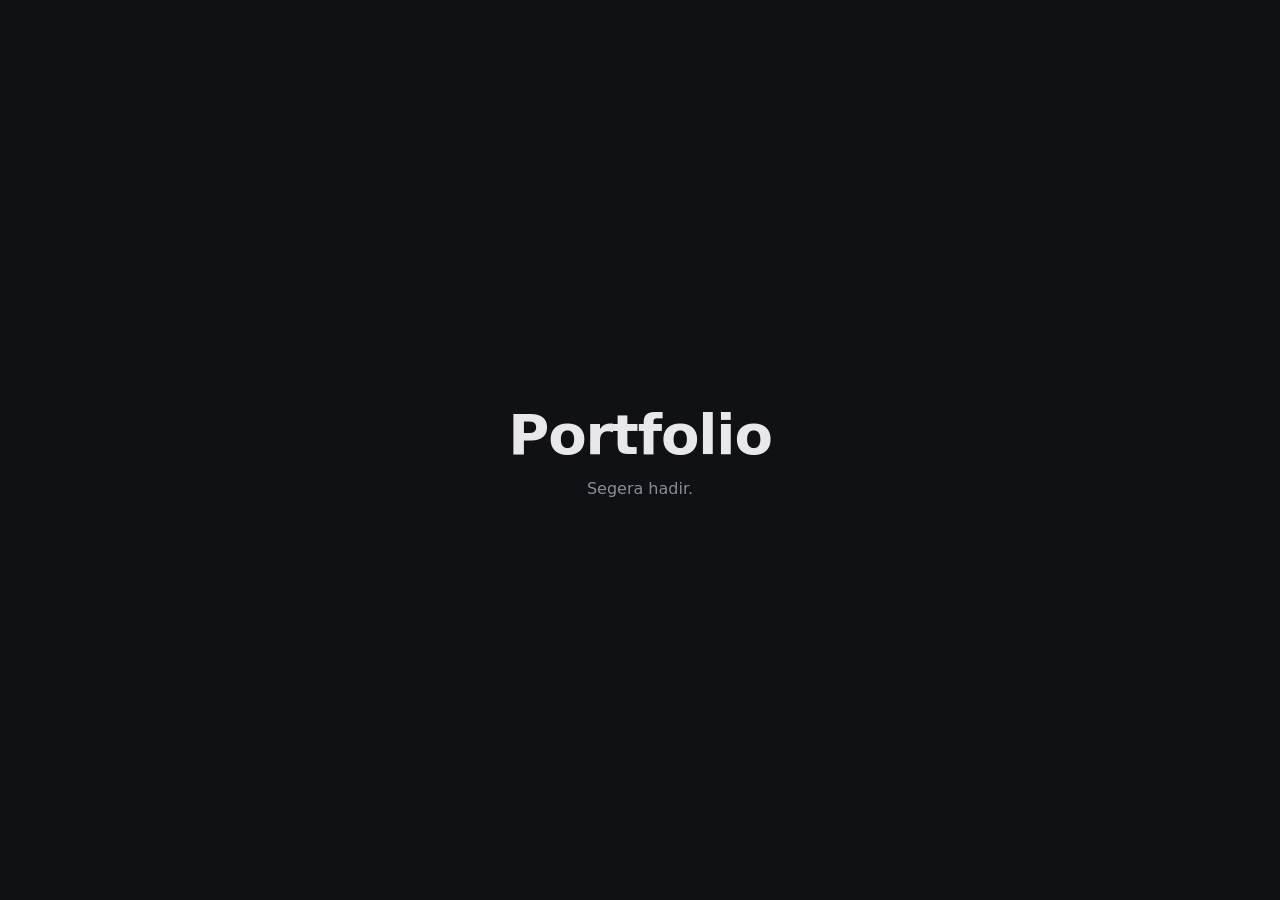
==== index.html @ e69e42c6 "init: placeholder page" ====
<!doctype html>
<html lang="id">
<head>
  <meta charset="utf-8">
  <meta name="viewport" content="width=device-width, initial-scale=1">
  <title>Portfolio</title>
  <style>
    :root { --bg: #0f1115; --fg: #e8e8ea; --muted: #8b8d94; }
    * { box-sizing: border-box; margin: 0; }
    body { min-height: 100vh; display: grid; place-items: center; background: var(--bg); color: var(--fg); font-family: system-ui, sans-serif; padding: 16px; text-align: center; }
    h1 { font-size: clamp(2rem, 6vw, 3.5rem); letter-spacing: -0.02em; }
    p { color: var(--muted); margin-top: .75rem; }
  </style>
</head>
<body>
  <main>
    <h1>Portfolio</h1>
    <p>Segera hadir.</p>
  </main>
</body>
</html>
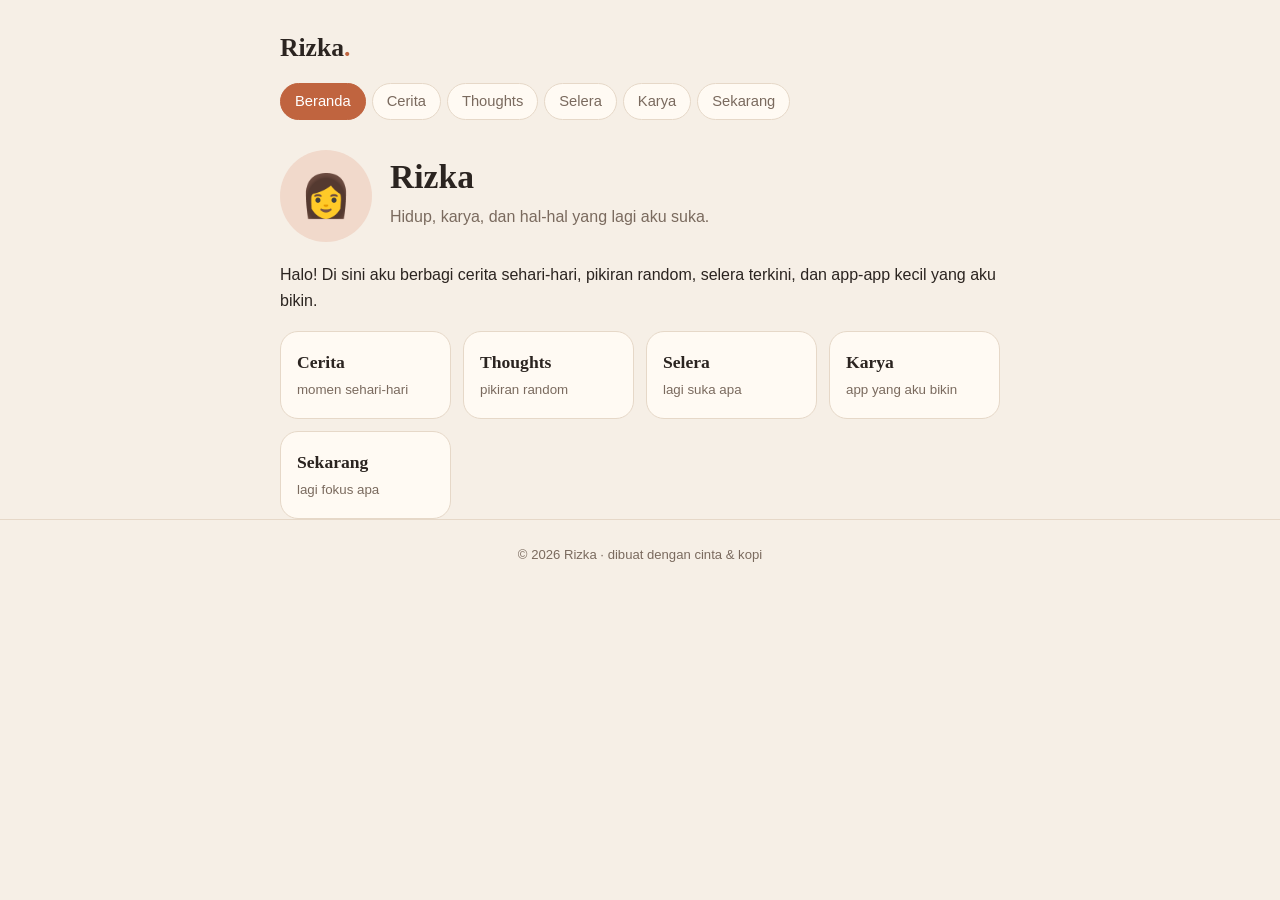
==== commit c83f83b8: "Hub fase 1: 6 halaman dari content/*.json + Studio Pages CMS + validator Co-Authored-By: Claude Opus" ====
--- a/index.html
+++ b/index.html
@@ -1,21 +1,18 @@
 <!doctype html>
 <html lang="id">
 <head>
-  <meta charset="utf-8">
-  <meta name="viewport" content="width=device-width, initial-scale=1">
-  <title>Portfolio</title>
-  <style>
-    :root { --bg: #0f1115; --fg: #e8e8ea; --muted: #8b8d94; }
-    * { box-sizing: border-box; margin: 0; }
-    body { min-height: 100vh; display: grid; place-items: center; background: var(--bg); color: var(--fg); font-family: system-ui, sans-serif; padding: 16px; text-align: center; }
-    h1 { font-size: clamp(2rem, 6vw, 3.5rem); letter-spacing: -0.02em; }
-    p { color: var(--muted); margin-top: .75rem; }
-  </style>
+<meta charset="utf-8">
+<meta name="viewport" content="width=device-width, initial-scale=1">
+<title>Rizka — hidup, karya, selera</title>
+<meta name="description" content="Rizka — hidup, karya, dan hal-hal yang lagi aku suka.">
+<meta name="theme-color" content="#f6efe6">
+<link rel="icon" href="data:image/svg+xml,<svg xmlns='http://www.w3.org/2000/svg' viewBox='0 0 100 100'><text y='.9em' font-size='90'>🌿</text></svg>">
+<link rel="stylesheet" href="/assets/style.css">
 </head>
-<body>
-  <main>
-    <h1>Portfolio</h1>
-    <p>Segera hadir.</p>
-  </main>
+<body data-halaman="beranda">
+<header id="kepala" class="kepala"></header>
+<main id="isi" class="wadah"><p class="sub">Memuat…</p></main>
+<footer id="kaki" class="kaki"></footer>
+<script src="/assets/app.js"></script>
 </body>
 </html>
--- a/assets/style.css
+++ b/assets/style.css
@@ -0,0 +1,90 @@
+/* Jurnal Hangat — krem, terracotta, serif */
+:root {
+  --krem: #f6efe6;
+  --kertas: #fffaf3;
+  --tinta: #2b2420;
+  --pudar: #7a6a5e;
+  --terra: #c0643f;
+  --terra-muda: #f1d9cb;
+  --garis: #e6d8c8;
+  --serif: "Iowan Old Style", "Palatino Linotype", Palatino, Georgia, serif;
+  --sans: -apple-system, BlinkMacSystemFont, "Segoe UI", Roboto, sans-serif;
+}
+* { box-sizing: border-box; }
+html { -webkit-text-size-adjust: 100%; }
+body {
+  margin: 0; background: var(--krem); color: var(--tinta);
+  font-family: var(--sans); line-height: 1.6;
+}
+a { color: var(--terra); }
+.wadah { max-width: 760px; margin: 0 auto; padding: 0 20px; }
+
+/* header + nav */
+.kepala { padding: 28px 0 8px; }
+.merek { font-family: var(--serif); font-size: 1.6rem; font-weight: 700; text-decoration: none; color: var(--tinta); }
+.merek span { color: var(--terra); }
+.nav { display: flex; gap: 6px; flex-wrap: nowrap; overflow-x: auto; padding: 14px 0 6px; scrollbar-width: none; }
+.nav::-webkit-scrollbar { display: none; }
+.nav a {
+  white-space: nowrap; text-decoration: none; color: var(--pudar);
+  padding: 6px 14px; border-radius: 999px; border: 1px solid var(--garis); background: var(--kertas); font-size: .92rem;
+}
+.nav a[aria-current="page"] { background: var(--terra); border-color: var(--terra); color: #fff; }
+
+/* umum */
+main { padding: 18px 0 40px; }
+h1, h2, h3 { font-family: var(--serif); line-height: 1.25; }
+h1 { font-size: 2.1rem; margin: 10px 0 6px; }
+.sub { color: var(--pudar); margin-top: 0; }
+.kartu {
+  background: var(--kertas); border: 1px solid var(--garis); border-radius: 18px;
+  padding: 18px 20px; margin: 14px 0; box-shadow: 0 1px 0 rgba(43,36,32,.04);
+}
+.tanggal { color: var(--pudar); font-size: .85rem; }
+.kosong {
+  text-align: center; color: var(--pudar); border: 2px dashed var(--garis);
+  border-radius: 18px; padding: 34px 20px; margin: 18px 0;
+}
+.kosong b { display: block; font-family: var(--serif); font-size: 1.15rem; color: var(--tinta); margin-bottom: 4px; }
+
+/* beranda */
+.hero { display: flex; gap: 18px; align-items: center; margin: 12px 0 8px; }
+.foto-profil {
+  width: 92px; height: 92px; border-radius: 50%; object-fit: cover; flex: none;
+  background: var(--terra-muda); display: grid; place-items: center; font-size: 2.6rem;
+}
+.tombol-sosmed { display: flex; flex-wrap: wrap; gap: 8px; margin: 14px 0; }
+.tombol {
+  display: inline-flex; align-items: center; gap: 6px; text-decoration: none;
+  padding: 8px 16px; border-radius: 999px; background: var(--tinta); color: var(--kertas); font-size: .92rem;
+}
+.tombol.garis { background: transparent; color: var(--tinta); border: 1px solid var(--tinta); }
+.pintu { display: grid; grid-template-columns: repeat(auto-fill, minmax(160px, 1fr)); gap: 12px; margin-top: 18px; }
+.pintu a {
+  text-decoration: none; color: var(--tinta); background: var(--kertas); border: 1px solid var(--garis);
+  border-radius: 18px; padding: 16px;
+}
+.pintu a b { display: block; font-family: var(--serif); font-size: 1.1rem; }
+.pintu a small { color: var(--pudar); }
+
+/* thoughts */
+.thought { font-family: var(--serif); font-size: 1.15rem; }
+
+/* selera */
+.label {
+  display: inline-block; font-size: .78rem; padding: 2px 10px; border-radius: 999px;
+  background: var(--terra-muda); color: var(--terra); margin-bottom: 6px;
+}
+.grid-2 { display: grid; grid-template-columns: repeat(auto-fill, minmax(220px, 1fr)); gap: 12px; }
+.grid-2 .kartu { margin: 0; }
+
+/* karya */
+.karya-kepala { display: flex; gap: 12px; align-items: center; }
+.ikon { font-size: 1.8rem; width: 48px; height: 48px; display: grid; place-items: center; background: var(--terra-muda); border-radius: 14px; flex: none; }
+.karya-kepala h3 { margin: 0; }
+.aksi { display: flex; flex-wrap: wrap; gap: 8px; margin-top: 12px; }
+
+/* cerita */
+.cerita img { width: 100%; border-radius: 12px; margin: 8px 0; }
+
+.kaki { color: var(--pudar); font-size: .82rem; text-align: center; padding: 24px 0 40px; border-top: 1px solid var(--garis); }
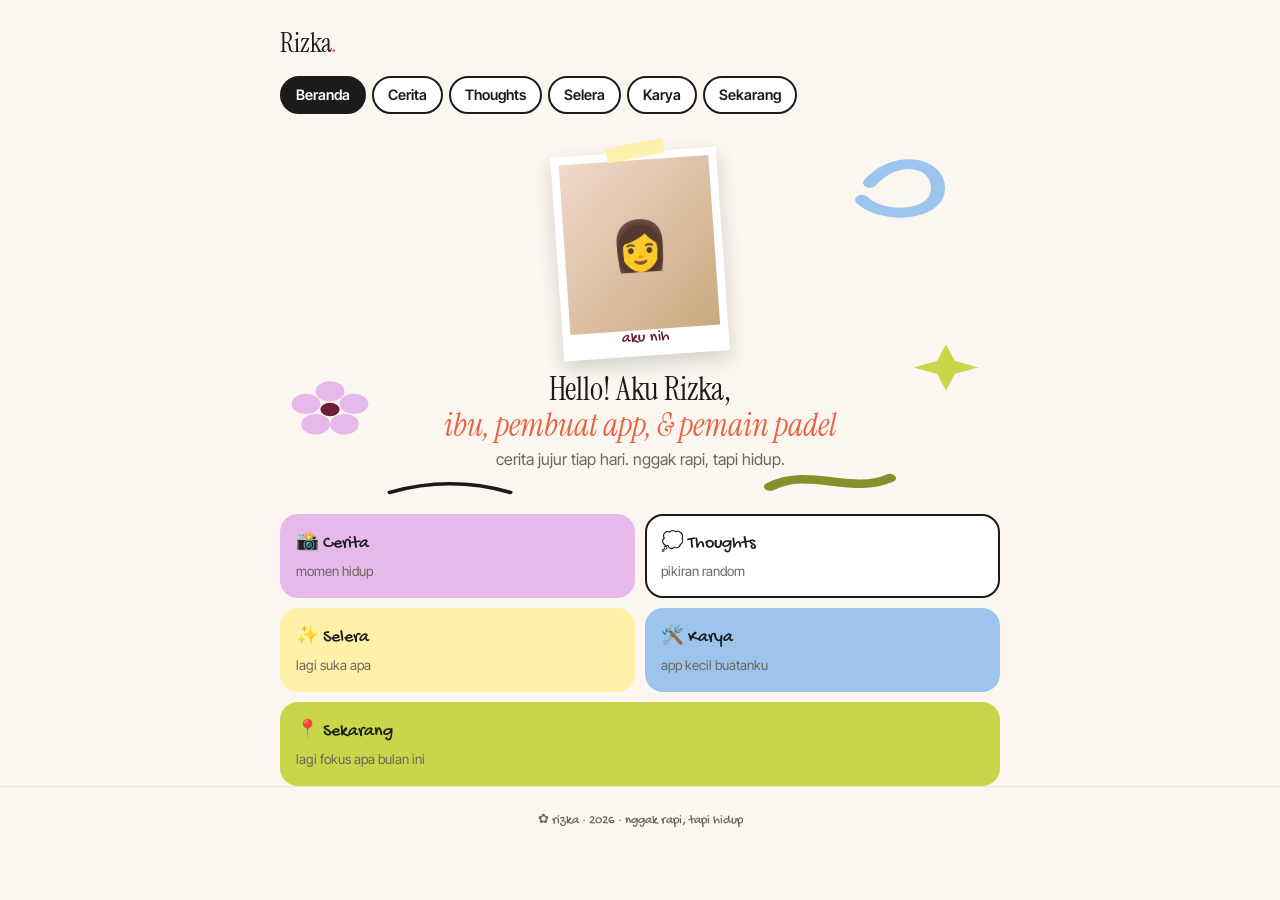
==== commit 4f844381: "Hub: terapkan brand v5 (doodle hidup, polaroid, ubin warna, Instrument Serif + Inter Tight + Gochi H" ====
--- a/index.html
+++ b/index.html
@@ -5,8 +5,9 @@
 <meta name="viewport" content="width=device-width, initial-scale=1">
 <title>Rizka — hidup, karya, selera</title>
 <meta name="description" content="Rizka — hidup, karya, dan hal-hal yang lagi aku suka.">
-<meta name="theme-color" content="#f6efe6">
-<link rel="icon" href="data:image/svg+xml,<svg xmlns='http://www.w3.org/2000/svg' viewBox='0 0 100 100'><text y='.9em' font-size='90'>🌿</text></svg>">
+<meta name="theme-color" content="#fbf7f0">
+<link rel="icon" href="data:image/svg+xml,<svg xmlns='http://www.w3.org/2000/svg' viewBox='0 0 100 100'><text y='.9em' font-size='90'>✿</text></svg>">
+<link rel="preconnect" href="https://fonts.googleapis.com"><link href="https://fonts.googleapis.com/css2?family=Instrument+Serif:ital@0;1&family=Inter+Tight:wght@400;600;700&family=Gochi+Hand&display=swap" rel="stylesheet">
 <link rel="stylesheet" href="/assets/style.css">
 </head>
 <body data-halaman="beranda">
--- a/assets/style.css
+++ b/assets/style.css
@@ -1,90 +1,74 @@
-/* Jurnal Hangat — krem, terracotta, serif */
-:root {
-  --krem: #f6efe6;
-  --kertas: #fffaf3;
-  --tinta: #2b2420;
-  --pudar: #7a6a5e;
-  --terra: #c0643f;
-  --terra-muda: #f1d9cb;
-  --garis: #e6d8c8;
-  --serif: "Iowan Old Style", "Palatino Linotype", Palatino, Georgia, serif;
-  --sans: -apple-system, BlinkMacSystemFont, "Segoe UI", Roboto, sans-serif;
+/* Hub Rizka — brand v5 "Naive Doodle + Foto Asli" */
+:root{
+  --cream:#fbf7f0;--ink:#1b1b1b;--pudar:#6b665d;--garis:#e9e3d6;
+  --butter:#fff1a8;--corn:#9cc4ec;--olive:#8a8f2e;--cognac:#8b5a14;--pepper:#e8623f;--berry:#6b1e3a;--lilac:#e6b9ea;--lime:#c9d64a;--pink:#ff8fb1;
+  --serif:"Instrument Serif",Georgia,serif;--sans:"Inter Tight",-apple-system,BlinkMacSystemFont,"Segoe UI",Roboto,sans-serif;--hand:"Gochi Hand","Segoe Print",cursive;
 }
-* { box-sizing: border-box; }
-html { -webkit-text-size-adjust: 100%; }
-body {
-  margin: 0; background: var(--krem); color: var(--tinta);
-  font-family: var(--sans); line-height: 1.6;
-}
-a { color: var(--terra); }
-.wadah { max-width: 760px; margin: 0 auto; padding: 0 20px; }
-
-/* header + nav */
-.kepala { padding: 28px 0 8px; }
-.merek { font-family: var(--serif); font-size: 1.6rem; font-weight: 700; text-decoration: none; color: var(--tinta); }
-.merek span { color: var(--terra); }
-.nav { display: flex; gap: 6px; flex-wrap: nowrap; overflow-x: auto; padding: 14px 0 6px; scrollbar-width: none; }
-.nav::-webkit-scrollbar { display: none; }
-.nav a {
-  white-space: nowrap; text-decoration: none; color: var(--pudar);
-  padding: 6px 14px; border-radius: 999px; border: 1px solid var(--garis); background: var(--kertas); font-size: .92rem;
-}
-.nav a[aria-current="page"] { background: var(--terra); border-color: var(--terra); color: #fff; }
-
+*{box-sizing:border-box}html{-webkit-text-size-adjust:100%}
+body{margin:0;background:var(--cream);color:var(--ink);font-family:var(--sans);line-height:1.55;overflow-x:hidden}
+a{color:var(--berry)}
+.wadah{max-width:760px;margin:0 auto;padding:0 20px;position:relative}
+/* header */
+.kepala{padding:22px 0 6px;position:relative}
+.merek{font-family:var(--serif);font-size:1.7rem;text-decoration:none;color:var(--ink)}
+.merek span{color:var(--pepper);font-style:italic}
+.nav{display:flex;gap:6px;overflow-x:auto;padding:12px 0 6px;scrollbar-width:none}.nav::-webkit-scrollbar{display:none}
+.nav a{white-space:nowrap;text-decoration:none;color:var(--ink);padding:6px 14px;border-radius:999px;border:2px solid var(--ink);background:#fff;font-size:.9rem;font-weight:600}
+.nav a[aria-current="page"]{background:var(--ink);color:#fff}
+/* doodle hidup */
+.doodle{position:absolute;pointer-events:none;overflow:visible}
+.c{fill:none;stroke-linecap:round;stroke-linejoin:round}
+.draw{stroke-dasharray:600;stroke-dashoffset:600;animation:draw 2.4s ease-out forwards}
+.loop{animation:drawloop 7s ease-in-out infinite}
+.float{animation:float 3.6s ease-in-out infinite}.float2{animation:float 4.4s ease-in-out infinite reverse}
+.wig{animation:wig 3.2s ease-in-out infinite}
+.pop{transform-box:fill-box;transform-origin:center;animation:pop 2.6s ease-in-out infinite}
+.spin{transform-box:fill-box;transform-origin:center;animation:spin 10s linear infinite}
+.d1{animation-delay:.4s}.d2{animation-delay:1s}.d3{animation-delay:1.6s}
+@keyframes draw{to{stroke-dashoffset:0}}
+@keyframes drawloop{0%{stroke-dashoffset:600}30%{stroke-dashoffset:0}80%{stroke-dashoffset:0}100%{stroke-dashoffset:-600}}
+@keyframes float{0%,100%{transform:translateY(0)}50%{transform:translateY(-7px)}}
+@keyframes wig{0%,100%{transform:rotate(-4deg)}50%{transform:rotate(3deg)}}
+@keyframes pop{0%,100%{transform:scale(1)}50%{transform:scale(1.18)}}
+@keyframes spin{to{transform:rotate(360deg)}}
+@media (prefers-reduced-motion:reduce){.draw,.loop,.float,.float2,.wig,.pop,.spin{animation:none;stroke-dashoffset:0}}
 /* umum */
-main { padding: 18px 0 40px; }
-h1, h2, h3 { font-family: var(--serif); line-height: 1.25; }
-h1 { font-size: 2.1rem; margin: 10px 0 6px; }
-.sub { color: var(--pudar); margin-top: 0; }
-.kartu {
-  background: var(--kertas); border: 1px solid var(--garis); border-radius: 18px;
-  padding: 18px 20px; margin: 14px 0; box-shadow: 0 1px 0 rgba(43,36,32,.04);
-}
-.tanggal { color: var(--pudar); font-size: .85rem; }
-.kosong {
-  text-align: center; color: var(--pudar); border: 2px dashed var(--garis);
-  border-radius: 18px; padding: 34px 20px; margin: 18px 0;
-}
-.kosong b { display: block; font-family: var(--serif); font-size: 1.15rem; color: var(--tinta); margin-bottom: 4px; }
-
+main{padding:14px 0 40px}
+h1,h2,h3{font-family:var(--serif);font-weight:400;line-height:1.1}
+h1{font-size:2.3rem;margin:8px 0 4px}h1 i{color:var(--pepper)}
+h2{font-size:1.5rem;margin:26px 0 8px}
+.sub{color:var(--pudar);margin-top:0}
+.hand{font-family:var(--hand)}
+.kartu{background:#fff;border:1px solid var(--garis);border-radius:20px;padding:18px 20px;margin:14px 0;position:relative}
+.tanggal{color:var(--pudar);font-size:.82rem;font-family:var(--hand)}
+.kosong{text-align:center;color:var(--pudar);border:2px dashed #d9d2c3;border-radius:20px;padding:34px 20px;margin:18px 0}
+.kosong b{display:block;font-family:var(--serif);font-size:1.2rem;color:var(--ink);margin-bottom:4px;font-weight:400}
 /* beranda */
-.hero { display: flex; gap: 18px; align-items: center; margin: 12px 0 8px; }
-.foto-profil {
-  width: 92px; height: 92px; border-radius: 50%; object-fit: cover; flex: none;
-  background: var(--terra-muda); display: grid; place-items: center; font-size: 2.6rem;
-}
-.tombol-sosmed { display: flex; flex-wrap: wrap; gap: 8px; margin: 14px 0; }
-.tombol {
-  display: inline-flex; align-items: center; gap: 6px; text-decoration: none;
-  padding: 8px 16px; border-radius: 999px; background: var(--tinta); color: var(--kertas); font-size: .92rem;
-}
-.tombol.garis { background: transparent; color: var(--tinta); border: 1px solid var(--tinta); }
-.pintu { display: grid; grid-template-columns: repeat(auto-fill, minmax(160px, 1fr)); gap: 12px; margin-top: 18px; }
-.pintu a {
-  text-decoration: none; color: var(--tinta); background: var(--kertas); border: 1px solid var(--garis);
-  border-radius: 18px; padding: 16px;
-}
-.pintu a b { display: block; font-family: var(--serif); font-size: 1.1rem; }
-.pintu a small { color: var(--pudar); }
-
+.hero{position:relative;text-align:center;padding:16px 0 8px;min-height:230px}
+.pol{display:inline-block;background:#fff;padding:8px 8px 26px;box-shadow:0 8px 20px rgba(0,0,0,.16);transform:rotate(-4deg);position:relative;margin:10px auto 6px}
+.pol::before{content:"";position:absolute;top:-9px;left:34%;width:58px;height:15px;background:rgba(255,241,168,.92);transform:rotate(-7deg)}
+.pol img,.pol .ph{display:block;width:150px;height:170px;object-fit:cover}
+.pol .ph{background:linear-gradient(135deg,#f1d9cb,#c9a97e);display:grid;place-items:center;font-size:3rem}
+.pol small{position:absolute;left:0;right:0;bottom:4px;text-align:center;font-family:var(--hand);font-size:1rem;color:var(--berry)}
+.hero h1{font-size:2rem;margin:10px 0 4px}
+.tombol-sosmed{display:flex;flex-wrap:wrap;justify-content:center;gap:8px;margin:12px 0 4px}
+.tombol{display:inline-flex;align-items:center;gap:6px;text-decoration:none;padding:9px 16px;border-radius:999px;background:var(--ink);color:#fff;font-size:.9rem;font-weight:700}
+.tombol.pepper{background:var(--pepper)}.tombol.garis{background:#fff;color:var(--ink);border:2px solid var(--ink)}
+.pintu{display:grid;grid-template-columns:1fr 1fr;gap:10px;margin-top:18px}
+.pintu a{text-decoration:none;color:var(--ink);border-radius:18px;padding:14px 14px 12px;min-height:84px;border:2px solid transparent}
+.pintu a.p1{background:#fff;border-color:var(--ink)}.pintu a.p2{background:var(--butter)}.pintu a.p3{background:var(--corn)}.pintu a.p4{background:var(--lilac)}.pintu a.p5{background:var(--lime);grid-column:span 2}
+.pintu a b{display:block;font-family:var(--hand);font-size:1.15rem;font-weight:400}
+.pintu a small{color:var(--pudar)}
 /* thoughts */
-.thought { font-family: var(--serif); font-size: 1.15rem; }
-
+.thought{font-family:var(--serif);font-size:1.25rem;line-height:1.35}
 /* selera */
-.label {
-  display: inline-block; font-size: .78rem; padding: 2px 10px; border-radius: 999px;
-  background: var(--terra-muda); color: var(--terra); margin-bottom: 6px;
-}
-.grid-2 { display: grid; grid-template-columns: repeat(auto-fill, minmax(220px, 1fr)); gap: 12px; }
-.grid-2 .kartu { margin: 0; }
-
+.label{display:inline-block;font-family:var(--hand);font-size:.95rem;padding:2px 10px;border-radius:999px;background:var(--butter);margin-bottom:6px}
+.grid-2{display:grid;grid-template-columns:repeat(auto-fill,minmax(220px,1fr));gap:12px}.grid-2 .kartu{margin:0}
 /* karya */
-.karya-kepala { display: flex; gap: 12px; align-items: center; }
-.ikon { font-size: 1.8rem; width: 48px; height: 48px; display: grid; place-items: center; background: var(--terra-muda); border-radius: 14px; flex: none; }
-.karya-kepala h3 { margin: 0; }
-.aksi { display: flex; flex-wrap: wrap; gap: 8px; margin-top: 12px; }
-
+.karya-kepala{display:flex;gap:12px;align-items:center}
+.ikon{font-size:1.7rem;width:50px;height:50px;display:grid;place-items:center;background:var(--butter);border-radius:16px;flex:none;transform:rotate(-5deg)}
+.karya-kepala h3{margin:0;font-size:1.35rem}
+.aksi{display:flex;flex-wrap:wrap;gap:8px;margin-top:12px}
 /* cerita */
-.cerita img { width: 100%; border-radius: 12px; margin: 8px 0; }
-
-.kaki { color: var(--pudar); font-size: .82rem; text-align: center; padding: 24px 0 40px; border-top: 1px solid var(--garis); }
+.cerita img{width:100%;border-radius:14px;margin:8px 0}
+.kaki{color:var(--pudar);font-size:.82rem;text-align:center;padding:24px 0 44px;border-top:1px solid var(--garis);font-family:var(--hand)}
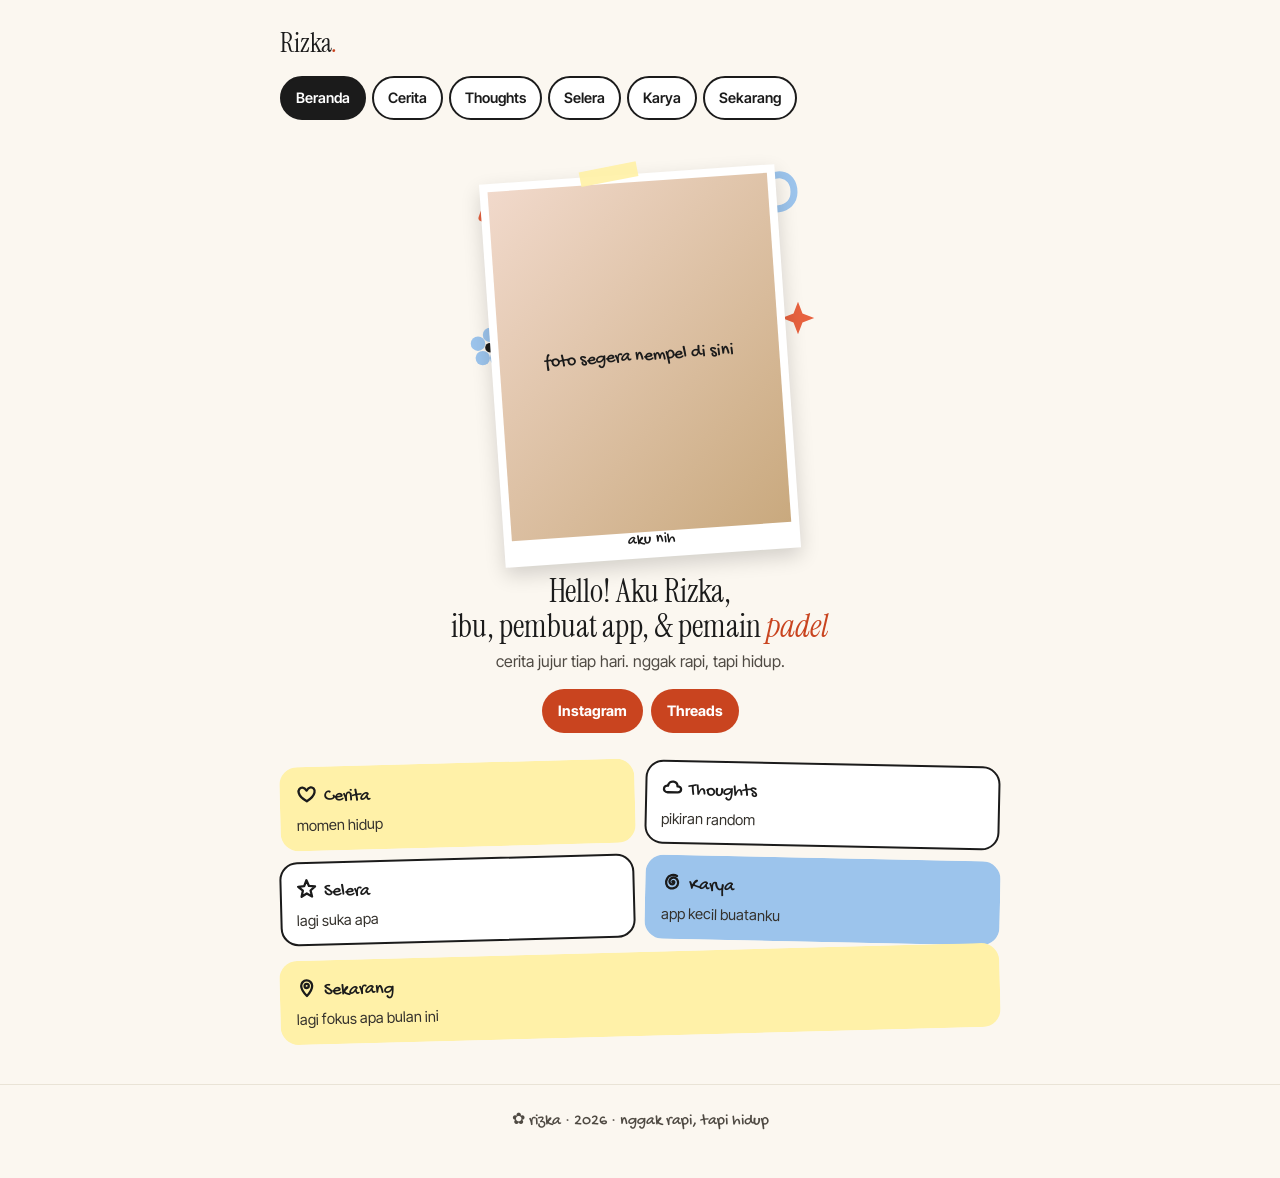
==== commit 65c2d47a: "Hub: ganti emoji dengan ikon SVG gambar sendiri (assets/ikon.js) Co-Authored-By: Claude Sonnet 5.5 <" ====
--- a/index.html
+++ b/index.html
@@ -14,6 +14,7 @@
 <header id="kepala" class="kepala"></header>
 <main id="isi" class="wadah"><p class="sub">Memuat…</p></main>
 <footer id="kaki" class="kaki"></footer>
+<script src="/assets/ikon.js"></script>
 <script src="/assets/app.js"></script>
 </body>
 </html>
--- a/assets/style.css
+++ b/assets/style.css
@@ -1,7 +1,8 @@
 /* Hub Rizka — brand v5 "Naive Doodle + Foto Asli" */
 :root{
-  --cream:#fbf7f0;--ink:#1b1b1b;--pudar:#6b665d;--garis:#e9e3d6;
+  --cream:#fbf7f0;--ink:#1b1b1b;--pudar:#4f4a43;--garis:#e9e3d6;
   --butter:#fff1a8;--corn:#9cc4ec;--olive:#8a8f2e;--cognac:#8b5a14;--pepper:#e8623f;--berry:#6b1e3a;--lilac:#e6b9ea;--lime:#c9d64a;--pink:#ff8fb1;
+  --pepper-teks:#c9441f;
   --serif:"Instrument Serif",Georgia,serif;--sans:"Inter Tight",-apple-system,BlinkMacSystemFont,"Segoe UI",Roboto,sans-serif;--hand:"Gochi Hand","Segoe Print",cursive;
 }
 *{box-sizing:border-box}html{-webkit-text-size-adjust:100%}
@@ -11,19 +12,25 @@
 /* header */
 .kepala{padding:22px 0 6px;position:relative}
 .merek{font-family:var(--serif);font-size:1.7rem;text-decoration:none;color:var(--ink)}
-.merek span{color:var(--pepper);font-style:italic}
-.nav{display:flex;gap:6px;overflow-x:auto;padding:12px 0 6px;scrollbar-width:none}.nav::-webkit-scrollbar{display:none}
-.nav a{white-space:nowrap;text-decoration:none;color:var(--ink);padding:6px 14px;border-radius:999px;border:2px solid var(--ink);background:#fff;font-size:.9rem;font-weight:600}
+.merek span{color:var(--pepper-teks);font-style:italic}
+.nav{display:flex;gap:6px;overflow-x:auto;padding:12px 0 6px;scrollbar-width:none;-webkit-mask-image:linear-gradient(to right,#000 86%,transparent);mask-image:linear-gradient(to right,#000 86%,transparent);scroll-snap-type:x proximity}.nav::-webkit-scrollbar{display:none}
+.nav a{display:inline-flex;align-items:center;min-height:44px;white-space:nowrap;text-decoration:none;color:var(--ink);padding:6px 14px;border-radius:999px;border:2px solid var(--ink);background:#fff;font-size:.9rem;font-weight:600}
 .nav a[aria-current="page"]{background:var(--ink);color:#fff}
+a:focus-visible,button:focus-visible{outline:3px solid var(--ink);outline-offset:3px}
+.nav a:focus-visible{outline-offset:2px}
+@media (max-width:640px){
+  .nav{flex-wrap:wrap;overflow-x:visible;-webkit-mask-image:none;mask-image:none}
+  .nav a{font-size:1rem}
+}
 /* doodle hidup */
 .doodle{position:absolute;pointer-events:none;overflow:visible}
 .c{fill:none;stroke-linecap:round;stroke-linejoin:round}
-.draw{stroke-dasharray:600;stroke-dashoffset:600;animation:draw 2.4s ease-out forwards}
-.loop{animation:drawloop 7s ease-in-out infinite}
-.float{animation:float 3.6s ease-in-out infinite}.float2{animation:float 4.4s ease-in-out infinite reverse}
-.wig{animation:wig 3.2s ease-in-out infinite}
-.pop{transform-box:fill-box;transform-origin:center;animation:pop 2.6s ease-in-out infinite}
-.spin{transform-box:fill-box;transform-origin:center;animation:spin 10s linear infinite}
+.draw{stroke-dasharray:600;stroke-dashoffset:0;animation:none}
+.loop{animation:none}
+.float{animation:none}.float2{animation:none}
+.wig{animation:none}
+.pop{transform-box:fill-box;transform-origin:center;animation:none}
+.spin{transform-box:fill-box;transform-origin:center;animation:none}
 .d1{animation-delay:.4s}.d2{animation-delay:1s}.d3{animation-delay:1.6s}
 @keyframes draw{to{stroke-dashoffset:0}}
 @keyframes drawloop{0%{stroke-dashoffset:600}30%{stroke-dashoffset:0}80%{stroke-dashoffset:0}100%{stroke-dashoffset:-600}}
@@ -31,44 +38,59 @@
 @keyframes wig{0%,100%{transform:rotate(-4deg)}50%{transform:rotate(3deg)}}
 @keyframes pop{0%,100%{transform:scale(1)}50%{transform:scale(1.18)}}
 @keyframes spin{to{transform:rotate(360deg)}}
-@media (prefers-reduced-motion:reduce){.draw,.loop,.float,.float2,.wig,.pop,.spin{animation:none;stroke-dashoffset:0}}
+@media (prefers-reduced-motion:reduce){.draw,.loop,.float,.float2,.wig,.pop,.spin{animation:none;stroke-dashoffset:0}
+  *,*::before,*::after{animation:none!important;transition:none!important;scroll-behavior:auto!important}}
 /* umum */
 main{padding:14px 0 40px}
+main.wadah{padding:16px 20px 48px}
 h1,h2,h3{font-family:var(--serif);font-weight:400;line-height:1.1}
-h1{font-size:2.3rem;margin:8px 0 4px}h1 i{color:var(--pepper)}
+h1{font-size:2.3rem;margin:8px 0 4px}h1 i{color:var(--pepper-teks)}
 h2{font-size:1.5rem;margin:26px 0 8px}
 .sub{color:var(--pudar);margin-top:0}
 .hand{font-family:var(--hand)}
 .kartu{background:#fff;border:1px solid var(--garis);border-radius:20px;padding:18px 20px;margin:14px 0;position:relative}
-.tanggal{color:var(--pudar);font-size:.82rem;font-family:var(--hand)}
+.tanggal{color:var(--pudar);font-size:1rem;font-family:var(--hand)}
 .kosong{text-align:center;color:var(--pudar);border:2px dashed #d9d2c3;border-radius:20px;padding:34px 20px;margin:18px 0}
 .kosong b{display:block;font-family:var(--serif);font-size:1.2rem;color:var(--ink);margin-bottom:4px;font-weight:400}
+.kosong svg{display:block;margin:0 auto 8px}
 /* beranda */
 .hero{position:relative;text-align:center;padding:16px 0 8px;min-height:230px}
 .pol{display:inline-block;background:#fff;padding:8px 8px 26px;box-shadow:0 8px 20px rgba(0,0,0,.16);transform:rotate(-4deg);position:relative;margin:10px auto 6px}
 .pol::before{content:"";position:absolute;top:-9px;left:34%;width:58px;height:15px;background:rgba(255,241,168,.92);transform:rotate(-7deg)}
-.pol img,.pol .ph{display:block;width:150px;height:170px;object-fit:cover}
-.pol .ph{background:linear-gradient(135deg,#f1d9cb,#c9a97e);display:grid;place-items:center;font-size:3rem}
-.pol small{position:absolute;left:0;right:0;bottom:4px;text-align:center;font-family:var(--hand);font-size:1rem;color:var(--berry)}
-.hero h1{font-size:2rem;margin:10px 0 4px}
+.pol img,.pol .ph{display:block;width:min(62vw,240px);height:auto;aspect-ratio:4/5;object-fit:cover}
+.pol .ph{background:linear-gradient(135deg,#f1d9cb,#c9a97e);display:grid;place-items:center;padding:16px;font-family:var(--hand);font-size:1.15rem;line-height:1.2;color:var(--ink);text-align:center}
+@media (min-width:641px){.pol img,.pol .ph{width:280px}}
+.pol small{position:absolute;left:0;right:0;bottom:4px;text-align:center;font-family:var(--hand);font-size:1rem;color:var(--ink)}
+.hero h1{font-size:2rem;margin:10px 0 4px;position:relative;z-index:1;text-wrap:balance}.hero .sub,.hero .tombol-sosmed{position:relative;z-index:1}
 .tombol-sosmed{display:flex;flex-wrap:wrap;justify-content:center;gap:8px;margin:12px 0 4px}
-.tombol{display:inline-flex;align-items:center;gap:6px;text-decoration:none;padding:9px 16px;border-radius:999px;background:var(--ink);color:#fff;font-size:.9rem;font-weight:700}
-.tombol.pepper{background:var(--pepper)}.tombol.garis{background:#fff;color:var(--ink);border:2px solid var(--ink)}
+.tombol{display:inline-flex;align-items:center;justify-content:center;gap:6px;min-height:44px;min-width:64px;text-decoration:none;padding:9px 16px;border-radius:999px;background:var(--ink);color:#fff;font-size:.9rem;font-weight:700}
+.tombol.pepper{background:var(--pepper-teks)}.tombol.garis{background:#fff;color:var(--ink);border:2px solid var(--ink)}
 .pintu{display:grid;grid-template-columns:1fr 1fr;gap:10px;margin-top:18px}
 .pintu a{text-decoration:none;color:var(--ink);border-radius:18px;padding:14px 14px 12px;min-height:84px;border:2px solid transparent}
-.pintu a.p1{background:#fff;border-color:var(--ink)}.pintu a.p2{background:var(--butter)}.pintu a.p3{background:var(--corn)}.pintu a.p4{background:var(--lilac)}.pintu a.p5{background:var(--lime);grid-column:span 2}
+.pintu a:nth-child(odd){transform:rotate(-1.5deg)}.pintu a:nth-child(even){transform:rotate(1.2deg)}
+.pintu a.p1{background:#fff;border-color:var(--ink)}.pintu a.p2{background:#fff;border-color:var(--ink)}.pintu a.p3{background:var(--corn)}.pintu a.p4{background:var(--butter)}.pintu a.p5{background:var(--butter);grid-column:span 2}
 .pintu a b{display:block;font-family:var(--hand);font-size:1.15rem;font-weight:400}
-.pintu a small{color:var(--pudar)}
+.pintu a b svg{vertical-align:-4px;margin-right:6px}
+.pintu a small{color:#34312c;font-size:.92rem}
 /* thoughts */
 .thought{font-family:var(--serif);font-size:1.25rem;line-height:1.35}
 /* selera */
-.label{display:inline-block;font-family:var(--hand);font-size:.95rem;padding:2px 10px;border-radius:999px;background:var(--butter);margin-bottom:6px}
+.label{display:inline-block;font-family:var(--hand);font-size:1rem;padding:2px 10px;border-radius:999px;background:var(--butter);margin-bottom:6px}
 .grid-2{display:grid;grid-template-columns:repeat(auto-fill,minmax(220px,1fr));gap:12px}.grid-2 .kartu{margin:0}
 /* karya */
 .karya-kepala{display:flex;gap:12px;align-items:center}
 .ikon{font-size:1.7rem;width:50px;height:50px;display:grid;place-items:center;background:var(--butter);border-radius:16px;flex:none;transform:rotate(-5deg)}
 .karya-kepala h3{margin:0;font-size:1.35rem}
 .aksi{display:flex;flex-wrap:wrap;gap:8px;margin-top:12px}
+.karya-kartu{border-color:transparent}
+.karya-kartu:nth-of-type(3n+1){background:var(--butter)}.karya-kartu:nth-of-type(3n+2){background:var(--corn)}.karya-kartu:nth-of-type(3n){background:#fff;border:2px solid var(--ink)}
+.karya-kartu:nth-of-type(odd){transform:rotate(-.8deg)}.karya-kartu:nth-of-type(even){transform:rotate(.6deg)}
+.karya-kartu .ikon{background:#fff}.karya-kartu:nth-of-type(3n) .ikon{background:var(--butter)}
+.kosong-lanjut{display:flex;flex-wrap:wrap;justify-content:center;gap:8px;margin:-4px 0 18px}
 /* cerita */
 .cerita img{width:100%;border-radius:14px;margin:8px 0}
-.kaki{color:var(--pudar);font-size:.82rem;text-align:center;padding:24px 0 44px;border-top:1px solid var(--garis);font-family:var(--hand)}
+.kaki{color:var(--pudar);font-size:.98rem;text-align:center;padding:24px 0 44px;border-top:1px solid var(--garis);font-family:var(--hand)}
+/* ikon gambar sendiri (assets/ikon.js) */
+.ikn{width:1.15em;height:1.15em;vertical-align:-.25em;flex:none}
+.ik{fill:none;stroke:currentColor;stroke-width:2.4;stroke-linecap:round;stroke-linejoin:round}
+.ikon .ikn{width:62%;height:62%;vertical-align:baseline}
